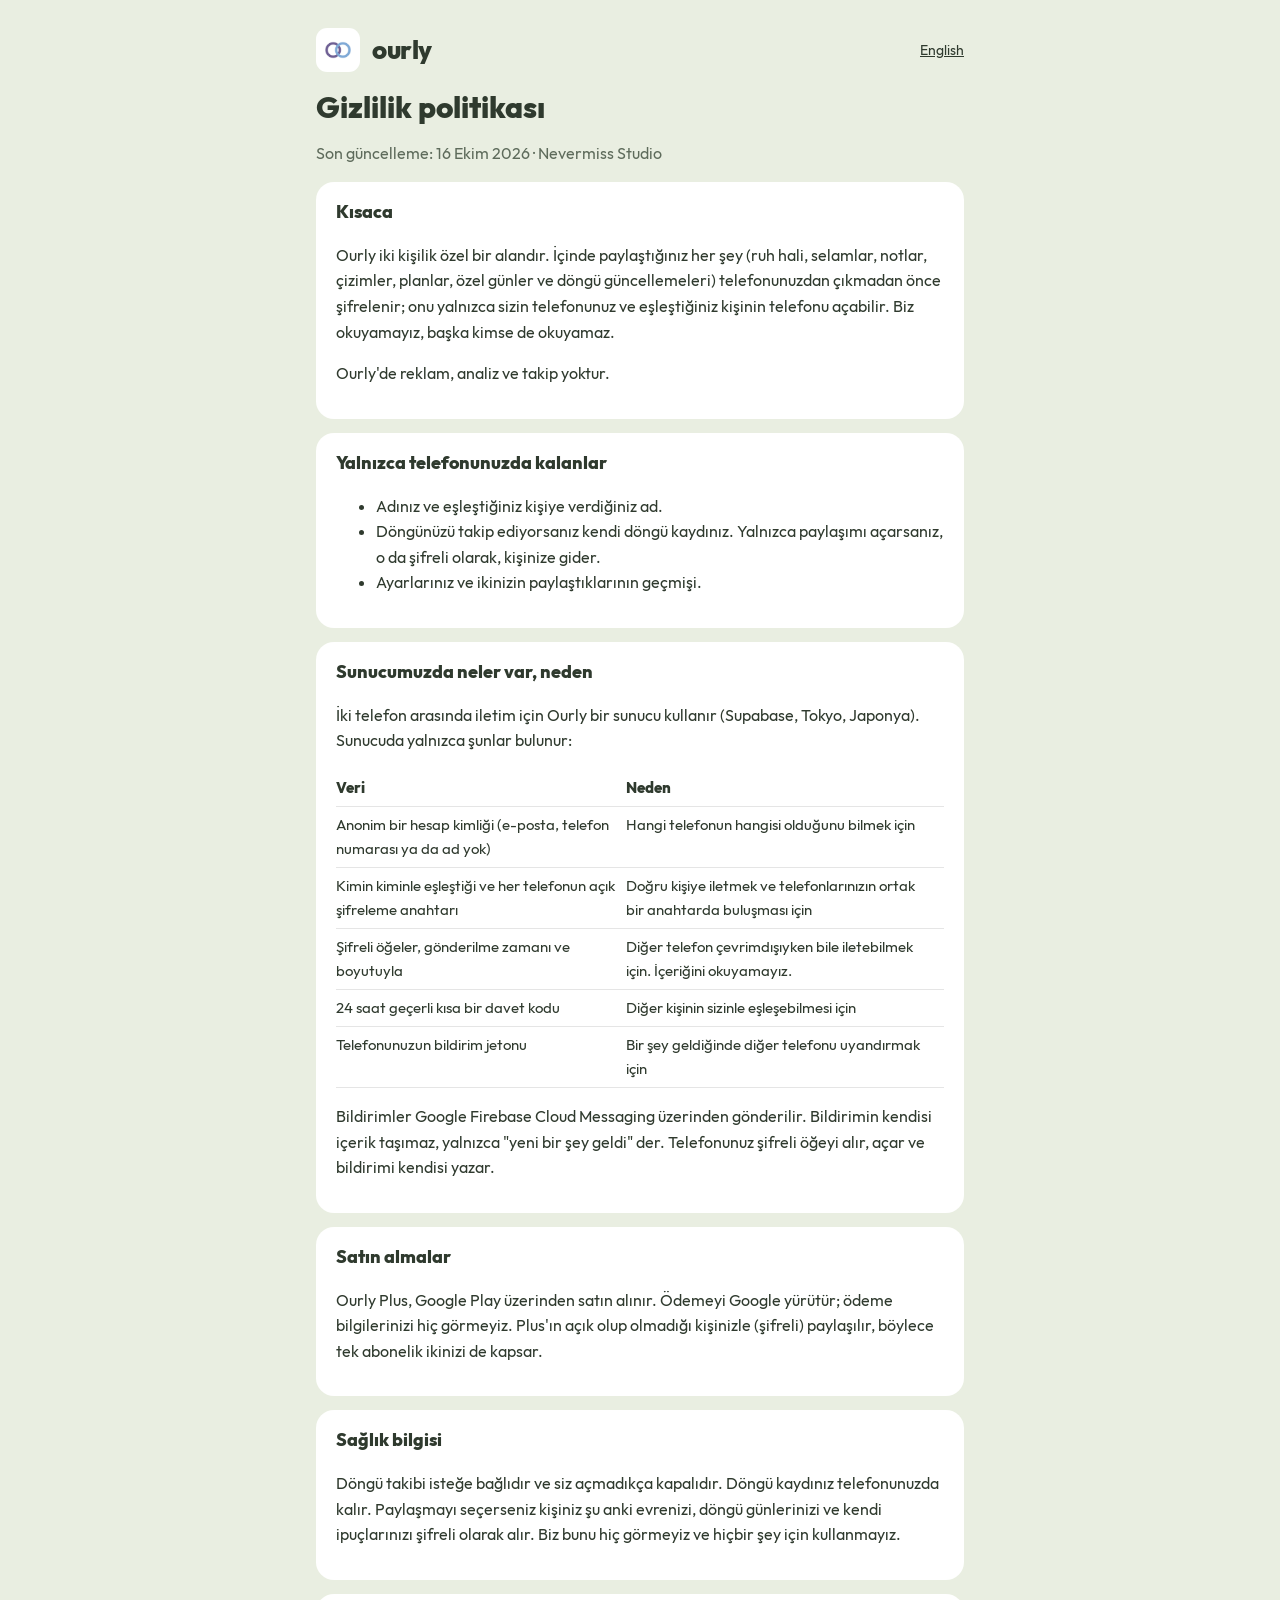
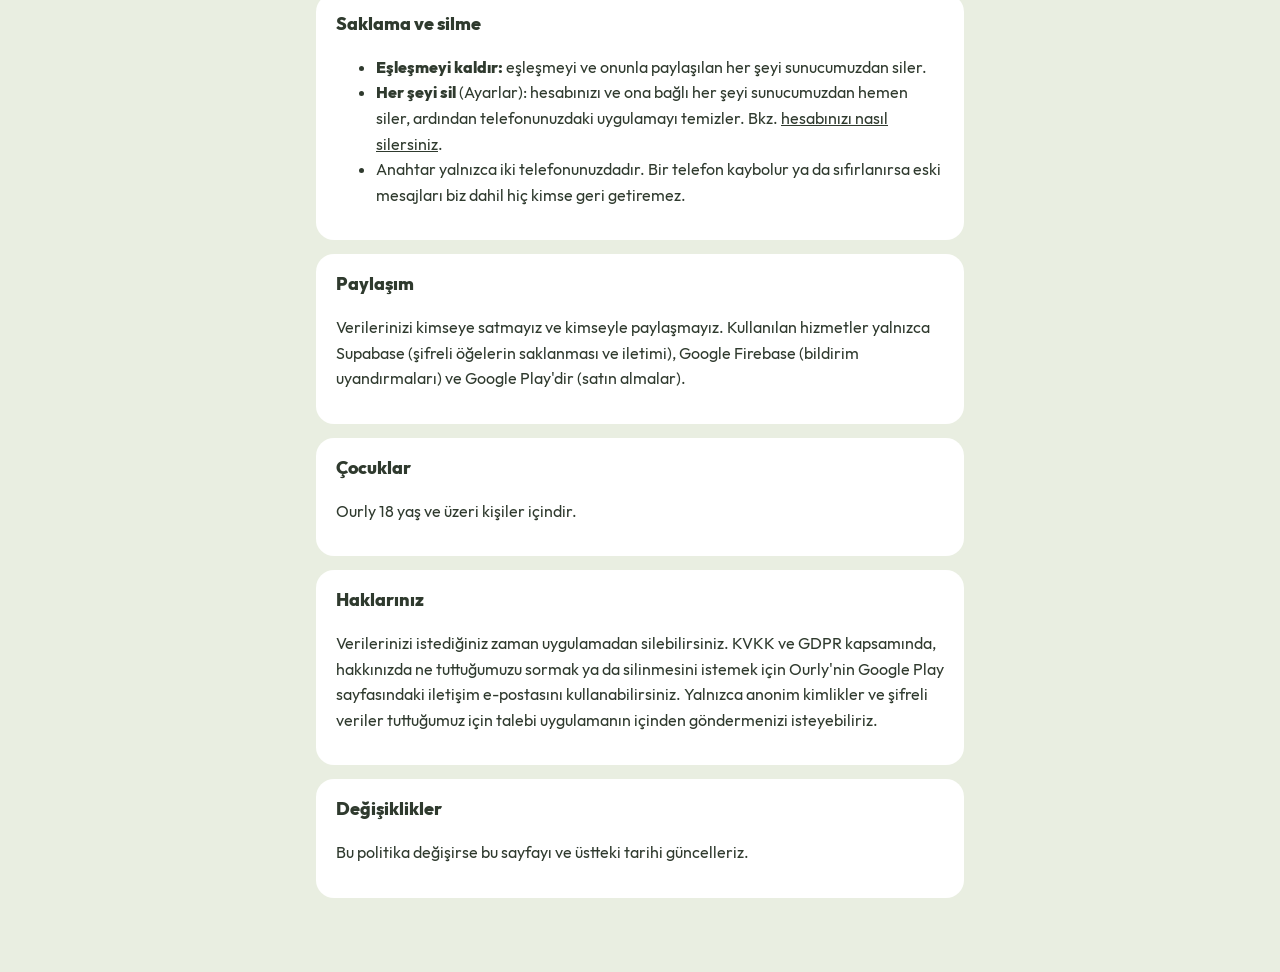
==== privacy-tr.html @ 63aa3c77 "Ourly privacy policy and account deletion pages (EN/TR)" ====
<!doctype html>
<html lang="tr"><head><meta charset="utf-8"><meta name="viewport" content="width=device-width,initial-scale=1">
<title>Ourly · Gizlilik politikası</title><link rel="icon" href="favicon.png"><link rel="stylesheet" href="style.css"></head>
<body><main>
<header><img src="icon.png" alt=""><b>ourly</b><span class="lang"><a href="privacy.html">English</a></span></header>
<h1>Gizlilik politikası</h1>
<p class="muted">Son güncelleme: 16 Ekim 2026 · Nevermiss Studio</p>

<section><h2>Kısaca</h2>
<p>Ourly iki kişilik özel bir alandır. İçinde paylaştığınız her şey (ruh hali, selamlar, notlar, çizimler, planlar, özel günler ve döngü güncellemeleri) telefonunuzdan çıkmadan önce şifrelenir; onu yalnızca sizin telefonunuz ve eşleştiğiniz kişinin telefonu açabilir. Biz okuyamayız, başka kimse de okuyamaz.</p>
<p>Ourly'de reklam, analiz ve takip yoktur.</p></section>

<section><h2>Yalnızca telefonunuzda kalanlar</h2>
<ul>
<li>Adınız ve eşleştiğiniz kişiye verdiğiniz ad.</li>
<li>Döngünüzü takip ediyorsanız kendi döngü kaydınız. Yalnızca paylaşımı açarsanız, o da şifreli olarak, kişinize gider.</li>
<li>Ayarlarınız ve ikinizin paylaştıklarının geçmişi.</li>
</ul></section>

<section><h2>Sunucumuzda neler var, neden</h2>
<p>İki telefon arasında iletim için Ourly bir sunucu kullanır (Supabase, Tokyo, Japonya). Sunucuda yalnızca şunlar bulunur:</p>
<table>
<tr><th>Veri</th><th>Neden</th></tr>
<tr><td>Anonim bir hesap kimliği (e-posta, telefon numarası ya da ad yok)</td><td>Hangi telefonun hangisi olduğunu bilmek için</td></tr>
<tr><td>Kimin kiminle eşleştiği ve her telefonun açık şifreleme anahtarı</td><td>Doğru kişiye iletmek ve telefonlarınızın ortak bir anahtarda buluşması için</td></tr>
<tr><td>Şifreli öğeler, gönderilme zamanı ve boyutuyla</td><td>Diğer telefon çevrimdışıyken bile iletebilmek için. İçeriğini okuyamayız.</td></tr>
<tr><td>24 saat geçerli kısa bir davet kodu</td><td>Diğer kişinin sizinle eşleşebilmesi için</td></tr>
<tr><td>Telefonunuzun bildirim jetonu</td><td>Bir şey geldiğinde diğer telefonu uyandırmak için</td></tr>
</table>
<p>Bildirimler Google Firebase Cloud Messaging üzerinden gönderilir. Bildirimin kendisi içerik taşımaz, yalnızca "yeni bir şey geldi" der. Telefonunuz şifreli öğeyi alır, açar ve bildirimi kendisi yazar.</p></section>

<section><h2>Satın almalar</h2>
<p>Ourly Plus, Google Play üzerinden satın alınır. Ödemeyi Google yürütür; ödeme bilgilerinizi hiç görmeyiz. Plus'ın açık olup olmadığı kişinizle (şifreli) paylaşılır, böylece tek abonelik ikinizi de kapsar.</p></section>

<section><h2>Sağlık bilgisi</h2>
<p>Döngü takibi isteğe bağlıdır ve siz açmadıkça kapalıdır. Döngü kaydınız telefonunuzda kalır. Paylaşmayı seçerseniz kişiniz şu anki evrenizi, döngü günlerinizi ve kendi ipuçlarınızı şifreli olarak alır. Biz bunu hiç görmeyiz ve hiçbir şey için kullanmayız.</p></section>

<section><h2>Saklama ve silme</h2>
<ul>
<li><b>Eşleşmeyi kaldır:</b> eşleşmeyi ve onunla paylaşılan her şeyi sunucumuzdan siler.</li>
<li><b>Her şeyi sil</b> (Ayarlar): hesabınızı ve ona bağlı her şeyi sunucumuzdan hemen siler, ardından telefonunuzdaki uygulamayı temizler. Bkz. <a href="delete-account-tr.html">hesabınızı nasıl silersiniz</a>.</li>
<li>Anahtar yalnızca iki telefonunuzdadır. Bir telefon kaybolur ya da sıfırlanırsa eski mesajları biz dahil hiç kimse geri getiremez.</li>
</ul></section>

<section><h2>Paylaşım</h2>
<p>Verilerinizi kimseye satmayız ve kimseyle paylaşmayız. Kullanılan hizmetler yalnızca Supabase (şifreli öğelerin saklanması ve iletimi), Google Firebase (bildirim uyandırmaları) ve Google Play'dir (satın almalar).</p></section>

<section><h2>Çocuklar</h2>
<p>Ourly 18 yaş ve üzeri kişiler içindir.</p></section>

<section><h2>Haklarınız</h2>
<p>Verilerinizi istediğiniz zaman uygulamadan silebilirsiniz. KVKK ve GDPR kapsamında, hakkınızda ne tuttuğumuzu sormak ya da silinmesini istemek için Ourly'nin Google Play sayfasındaki iletişim e-postasını kullanabilirsiniz. Yalnızca anonim kimlikler ve şifreli veriler tuttuğumuz için talebi uygulamanın içinden göndermenizi isteyebiliriz.</p></section>

<section><h2>Değişiklikler</h2>
<p>Bu politika değişirse bu sayfayı ve üstteki tarihi güncelleriz.</p></section>
</main></body></html>
---- style.css ----
@font-face { font-family: Outfit; src: url(Outfit-Regular.ttf); font-weight: 400; }
@font-face { font-family: Outfit; src: url(Outfit-ExtraBold.ttf); font-weight: 800; }
:root { --bg: #E9EEE1; --card: #fff; --ink: #2F3A2E; --muted: #5e6b5b; }
@media (prefers-color-scheme: dark) { :root { --bg: #1f241e; --card: #2a3029; --ink: #eef1ea; --muted: #b3bcae; } }
* { box-sizing: border-box; }
body { margin: 0; background: var(--bg); color: var(--ink); font: 16px/1.6 Outfit, system-ui, sans-serif; }
main { max-width: 680px; margin: 0 auto; padding: 28px 16px 60px; }
header { display: flex; align-items: center; gap: 12px; margin-bottom: 18px; }
header img { width: 44px; height: 44px; border-radius: 11px; }
header b { font-size: 26px; font-weight: 800; letter-spacing: -.5px; }
.lang { margin-left: auto; font-size: 14px; }
a { color: inherit; }
section { background: var(--card); border-radius: 18px; padding: 16px 20px; margin: 14px 0; }
h1 { font-size: 30px; font-weight: 800; line-height: 1.15; margin: 8px 0 6px; }
h2 { font-size: 18px; font-weight: 800; margin: 0 0 6px; }
p, li { color: var(--ink); }
small, .muted { color: var(--muted); }
table { border-collapse: collapse; width: 100%; font-size: 15px; }
td, th { text-align: left; vertical-align: top; padding: 6px 8px 6px 0; border-bottom: 1px solid rgba(127,127,127,.2); }
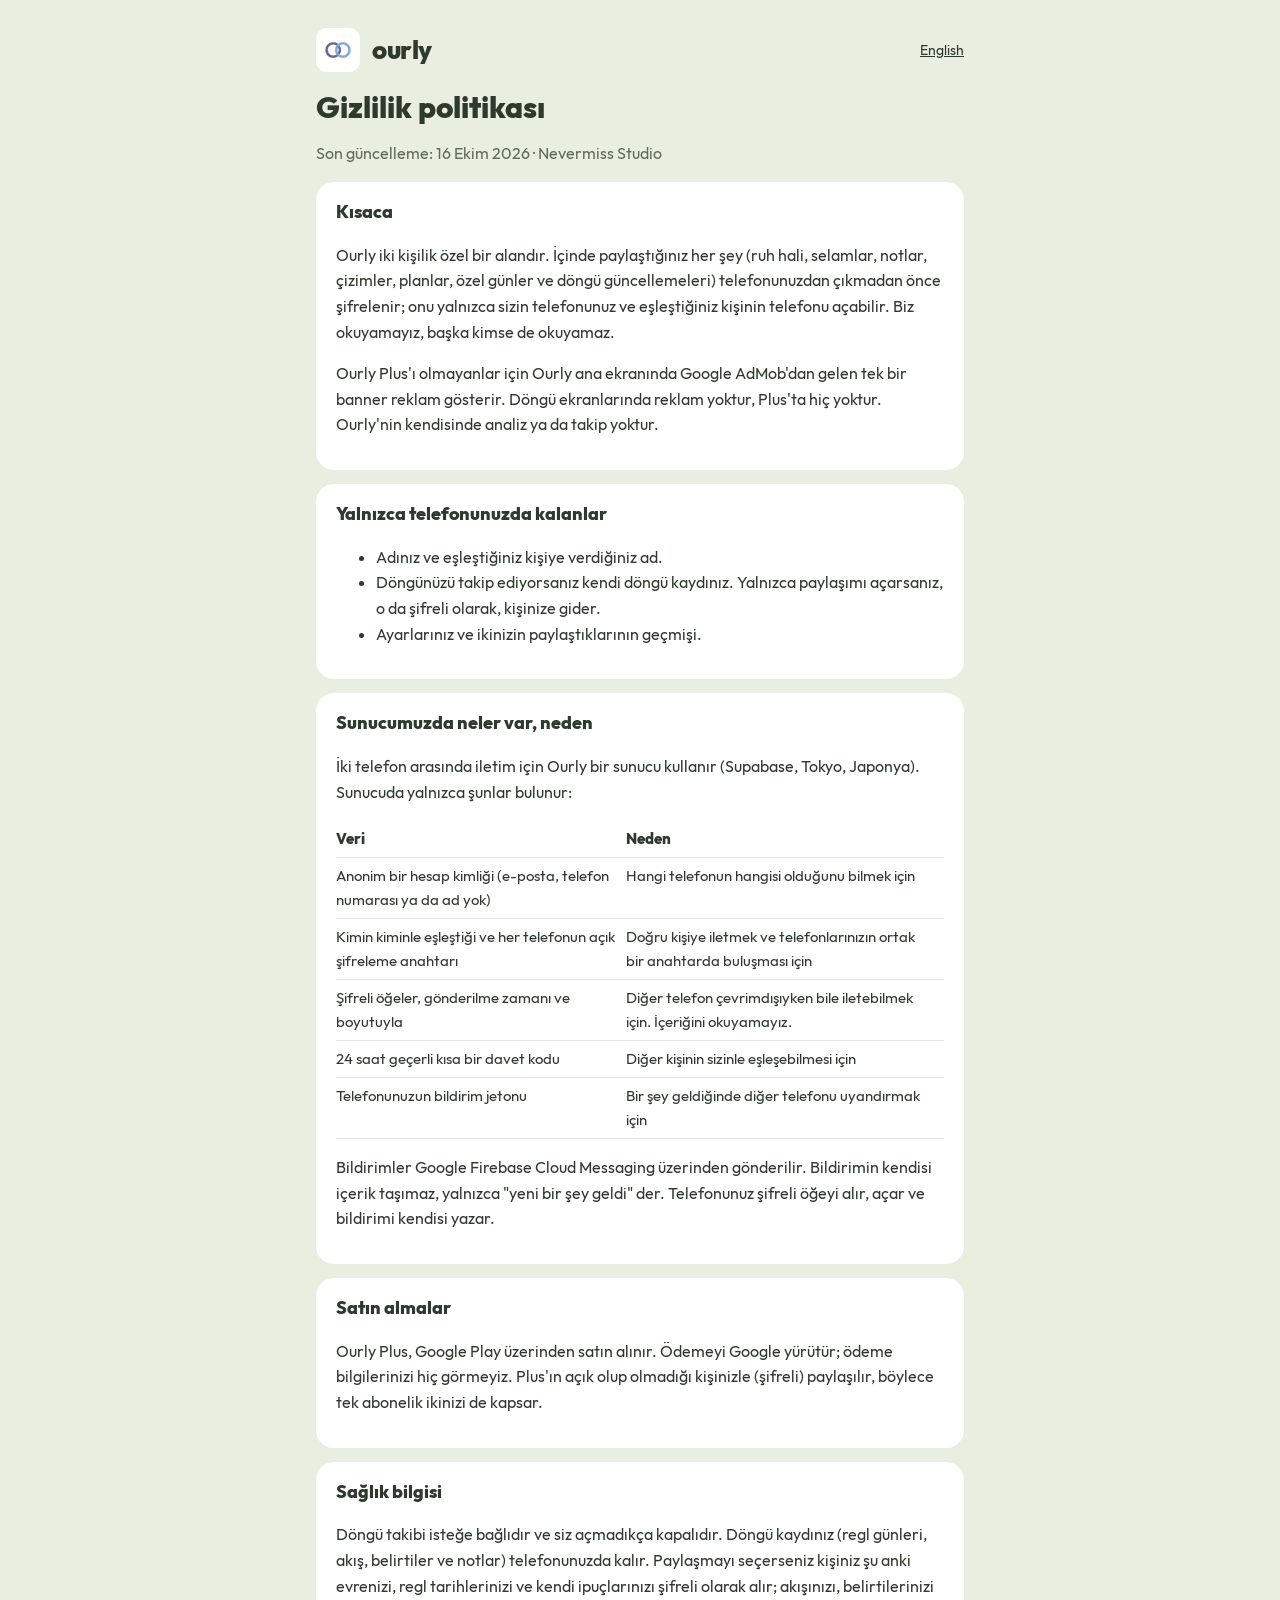
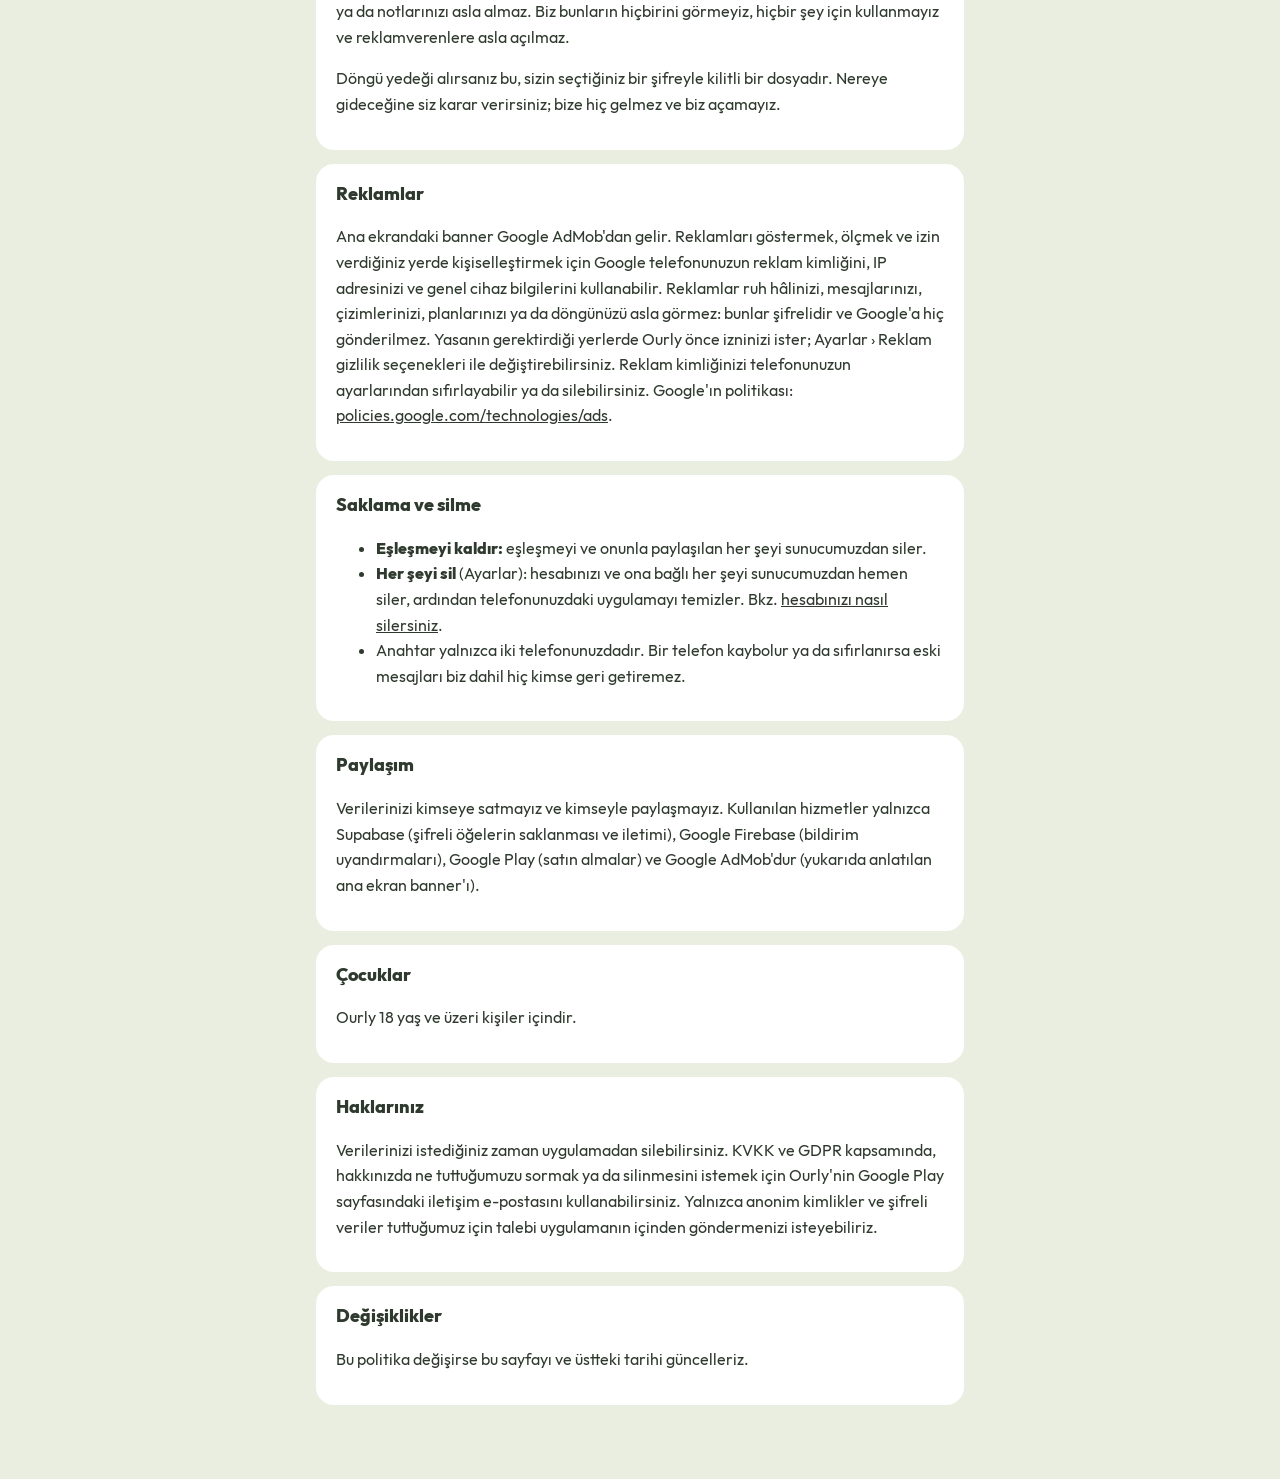
==== commit 497c891a: "Privacy: the home-screen ad banner (AdMob) and the private cycle log and backup" ====
--- a/privacy-tr.html
+++ b/privacy-tr.html
@@ -1,56 +1,58 @@
-<!doctype html>
-<html lang="tr"><head><meta charset="utf-8"><meta name="viewport" content="width=device-width,initial-scale=1">
-<title>Ourly · Gizlilik politikası</title><link rel="icon" href="favicon.png"><link rel="stylesheet" href="style.css"></head>
-<body><main>
-<header><img src="icon.png" alt=""><b>ourly</b><span class="lang"><a href="privacy.html">English</a></span></header>
-<h1>Gizlilik politikası</h1>
-<p class="muted">Son güncelleme: 16 Ekim 2026 · Nevermiss Studio</p>
-
-<section><h2>Kısaca</h2>
-<p>Ourly iki kişilik özel bir alandır. İçinde paylaştığınız her şey (ruh hali, selamlar, notlar, çizimler, planlar, özel günler ve döngü güncellemeleri) telefonunuzdan çıkmadan önce şifrelenir; onu yalnızca sizin telefonunuz ve eşleştiğiniz kişinin telefonu açabilir. Biz okuyamayız, başka kimse de okuyamaz.</p>
-<p>Ourly'de reklam, analiz ve takip yoktur.</p></section>
-
-<section><h2>Yalnızca telefonunuzda kalanlar</h2>
-<ul>
-<li>Adınız ve eşleştiğiniz kişiye verdiğiniz ad.</li>
-<li>Döngünüzü takip ediyorsanız kendi döngü kaydınız. Yalnızca paylaşımı açarsanız, o da şifreli olarak, kişinize gider.</li>
-<li>Ayarlarınız ve ikinizin paylaştıklarının geçmişi.</li>
-</ul></section>
-
-<section><h2>Sunucumuzda neler var, neden</h2>
-<p>İki telefon arasında iletim için Ourly bir sunucu kullanır (Supabase, Tokyo, Japonya). Sunucuda yalnızca şunlar bulunur:</p>
-<table>
-<tr><th>Veri</th><th>Neden</th></tr>
-<tr><td>Anonim bir hesap kimliği (e-posta, telefon numarası ya da ad yok)</td><td>Hangi telefonun hangisi olduğunu bilmek için</td></tr>
-<tr><td>Kimin kiminle eşleştiği ve her telefonun açık şifreleme anahtarı</td><td>Doğru kişiye iletmek ve telefonlarınızın ortak bir anahtarda buluşması için</td></tr>
-<tr><td>Şifreli öğeler, gönderilme zamanı ve boyutuyla</td><td>Diğer telefon çevrimdışıyken bile iletebilmek için. İçeriğini okuyamayız.</td></tr>
-<tr><td>24 saat geçerli kısa bir davet kodu</td><td>Diğer kişinin sizinle eşleşebilmesi için</td></tr>
-<tr><td>Telefonunuzun bildirim jetonu</td><td>Bir şey geldiğinde diğer telefonu uyandırmak için</td></tr>
-</table>
-<p>Bildirimler Google Firebase Cloud Messaging üzerinden gönderilir. Bildirimin kendisi içerik taşımaz, yalnızca "yeni bir şey geldi" der. Telefonunuz şifreli öğeyi alır, açar ve bildirimi kendisi yazar.</p></section>
-
-<section><h2>Satın almalar</h2>
-<p>Ourly Plus, Google Play üzerinden satın alınır. Ödemeyi Google yürütür; ödeme bilgilerinizi hiç görmeyiz. Plus'ın açık olup olmadığı kişinizle (şifreli) paylaşılır, böylece tek abonelik ikinizi de kapsar.</p></section>
-
-<section><h2>Sağlık bilgisi</h2>
-<p>Döngü takibi isteğe bağlıdır ve siz açmadıkça kapalıdır. Döngü kaydınız telefonunuzda kalır. Paylaşmayı seçerseniz kişiniz şu anki evrenizi, döngü günlerinizi ve kendi ipuçlarınızı şifreli olarak alır. Biz bunu hiç görmeyiz ve hiçbir şey için kullanmayız.</p></section>
-
-<section><h2>Saklama ve silme</h2>
-<ul>
-<li><b>Eşleşmeyi kaldır:</b> eşleşmeyi ve onunla paylaşılan her şeyi sunucumuzdan siler.</li>
-<li><b>Her şeyi sil</b> (Ayarlar): hesabınızı ve ona bağlı her şeyi sunucumuzdan hemen siler, ardından telefonunuzdaki uygulamayı temizler. Bkz. <a href="delete-account-tr.html">hesabınızı nasıl silersiniz</a>.</li>
-<li>Anahtar yalnızca iki telefonunuzdadır. Bir telefon kaybolur ya da sıfırlanırsa eski mesajları biz dahil hiç kimse geri getiremez.</li>
-</ul></section>
-
-<section><h2>Paylaşım</h2>
-<p>Verilerinizi kimseye satmayız ve kimseyle paylaşmayız. Kullanılan hizmetler yalnızca Supabase (şifreli öğelerin saklanması ve iletimi), Google Firebase (bildirim uyandırmaları) ve Google Play'dir (satın almalar).</p></section>
-
-<section><h2>Çocuklar</h2>
-<p>Ourly 18 yaş ve üzeri kişiler içindir.</p></section>
-
-<section><h2>Haklarınız</h2>
-<p>Verilerinizi istediğiniz zaman uygulamadan silebilirsiniz. KVKK ve GDPR kapsamında, hakkınızda ne tuttuğumuzu sormak ya da silinmesini istemek için Ourly'nin Google Play sayfasındaki iletişim e-postasını kullanabilirsiniz. Yalnızca anonim kimlikler ve şifreli veriler tuttuğumuz için talebi uygulamanın içinden göndermenizi isteyebiliriz.</p></section>
-
-<section><h2>Değişiklikler</h2>
-<p>Bu politika değişirse bu sayfayı ve üstteki tarihi güncelleriz.</p></section>
-</main></body></html>
+<!doctype html>
+<html lang="tr"><head><meta charset="utf-8"><meta name="viewport" content="width=device-width,initial-scale=1">
+<title>Ourly · Gizlilik politikası</title><link rel="icon" href="favicon.png"><link rel="stylesheet" href="style.css"></head>
+<body><main>
+<header><img src="icon.png" alt=""><b>ourly</b><span class="lang"><a href="privacy.html">English</a></span></header>
+<h1>Gizlilik politikası</h1>
+<p class="muted">Son güncelleme: 16 Ekim 2026 · Nevermiss Studio</p>
+
+<section><h2>Kısaca</h2>
+<p>Ourly iki kişilik özel bir alandır. İçinde paylaştığınız her şey (ruh hali, selamlar, notlar, çizimler, planlar, özel günler ve döngü güncellemeleri) telefonunuzdan çıkmadan önce şifrelenir; onu yalnızca sizin telefonunuz ve eşleştiğiniz kişinin telefonu açabilir. Biz okuyamayız, başka kimse de okuyamaz.</p>
+<p>Ourly Plus'ı olmayanlar için Ourly ana ekranında Google AdMob'dan gelen tek bir banner reklam gösterir. Döngü ekranlarında reklam yoktur, Plus'ta hiç yoktur. Ourly'nin kendisinde analiz ya da takip yoktur.</p></section>
+
+<section><h2>Yalnızca telefonunuzda kalanlar</h2>
+<ul>
+<li>Adınız ve eşleştiğiniz kişiye verdiğiniz ad.</li>
+<li>Döngünüzü takip ediyorsanız kendi döngü kaydınız. Yalnızca paylaşımı açarsanız, o da şifreli olarak, kişinize gider.</li>
+<li>Ayarlarınız ve ikinizin paylaştıklarının geçmişi.</li>
+</ul></section>
+
+<section><h2>Sunucumuzda neler var, neden</h2>
+<p>İki telefon arasında iletim için Ourly bir sunucu kullanır (Supabase, Tokyo, Japonya). Sunucuda yalnızca şunlar bulunur:</p>
+<table>
+<tr><th>Veri</th><th>Neden</th></tr>
+<tr><td>Anonim bir hesap kimliği (e-posta, telefon numarası ya da ad yok)</td><td>Hangi telefonun hangisi olduğunu bilmek için</td></tr>
+<tr><td>Kimin kiminle eşleştiği ve her telefonun açık şifreleme anahtarı</td><td>Doğru kişiye iletmek ve telefonlarınızın ortak bir anahtarda buluşması için</td></tr>
+<tr><td>Şifreli öğeler, gönderilme zamanı ve boyutuyla</td><td>Diğer telefon çevrimdışıyken bile iletebilmek için. İçeriğini okuyamayız.</td></tr>
+<tr><td>24 saat geçerli kısa bir davet kodu</td><td>Diğer kişinin sizinle eşleşebilmesi için</td></tr>
+<tr><td>Telefonunuzun bildirim jetonu</td><td>Bir şey geldiğinde diğer telefonu uyandırmak için</td></tr>
+</table>
+<p>Bildirimler Google Firebase Cloud Messaging üzerinden gönderilir. Bildirimin kendisi içerik taşımaz, yalnızca "yeni bir şey geldi" der. Telefonunuz şifreli öğeyi alır, açar ve bildirimi kendisi yazar.</p></section>
+
+<section><h2>Satın almalar</h2>
+<p>Ourly Plus, Google Play üzerinden satın alınır. Ödemeyi Google yürütür; ödeme bilgilerinizi hiç görmeyiz. Plus'ın açık olup olmadığı kişinizle (şifreli) paylaşılır, böylece tek abonelik ikinizi de kapsar.</p></section>
+
+<section><h2>Sağlık bilgisi</h2>
+<p>Döngü takibi isteğe bağlıdır ve siz açmadıkça kapalıdır. Döngü kaydınız (regl günleri, akış, belirtiler ve notlar) telefonunuzda kalır. Paylaşmayı seçerseniz kişiniz şu anki evrenizi, regl tarihlerinizi ve kendi ipuçlarınızı şifreli olarak alır; akışınızı, belirtilerinizi ya da notlarınızı asla almaz. Biz bunların hiçbirini görmeyiz, hiçbir şey için kullanmayız ve reklamverenlere asla açılmaz.</p><p>Döngü yedeği alırsanız bu, sizin seçtiğiniz bir şifreyle kilitli bir dosyadır. Nereye gideceğine siz karar verirsiniz; bize hiç gelmez ve biz açamayız.</p></section>
+<section><h2>Reklamlar</h2>
+<p>Ana ekrandaki banner Google AdMob'dan gelir. Reklamları göstermek, ölçmek ve izin verdiğiniz yerde kişiselleştirmek için Google telefonunuzun reklam kimliğini, IP adresinizi ve genel cihaz bilgilerini kullanabilir. Reklamlar ruh hâlinizi, mesajlarınızı, çizimlerinizi, planlarınızı ya da döngünüzü asla görmez: bunlar şifrelidir ve Google'a hiç gönderilmez. Yasanın gerektirdiği yerlerde Ourly önce izninizi ister; Ayarlar › Reklam gizlilik seçenekleri ile değiştirebilirsiniz. Reklam kimliğinizi telefonunuzun ayarlarından sıfırlayabilir ya da silebilirsiniz. Google'ın politikası: <a href="https://policies.google.com/technologies/ads">policies.google.com/technologies/ads</a>.</p></section>
+
+<section><h2>Saklama ve silme</h2>
+<ul>
+<li><b>Eşleşmeyi kaldır:</b> eşleşmeyi ve onunla paylaşılan her şeyi sunucumuzdan siler.</li>
+<li><b>Her şeyi sil</b> (Ayarlar): hesabınızı ve ona bağlı her şeyi sunucumuzdan hemen siler, ardından telefonunuzdaki uygulamayı temizler. Bkz. <a href="delete-account-tr.html">hesabınızı nasıl silersiniz</a>.</li>
+<li>Anahtar yalnızca iki telefonunuzdadır. Bir telefon kaybolur ya da sıfırlanırsa eski mesajları biz dahil hiç kimse geri getiremez.</li>
+</ul></section>
+
+<section><h2>Paylaşım</h2>
+<p>Verilerinizi kimseye satmayız ve kimseyle paylaşmayız. Kullanılan hizmetler yalnızca Supabase (şifreli öğelerin saklanması ve iletimi), Google Firebase (bildirim uyandırmaları), Google Play (satın almalar) ve Google AdMob'dur (yukarıda anlatılan ana ekran banner'ı).</p></section>
+
+<section><h2>Çocuklar</h2>
+<p>Ourly 18 yaş ve üzeri kişiler içindir.</p></section>
+
+<section><h2>Haklarınız</h2>
+<p>Verilerinizi istediğiniz zaman uygulamadan silebilirsiniz. KVKK ve GDPR kapsamında, hakkınızda ne tuttuğumuzu sormak ya da silinmesini istemek için Ourly'nin Google Play sayfasındaki iletişim e-postasını kullanabilirsiniz. Yalnızca anonim kimlikler ve şifreli veriler tuttuğumuz için talebi uygulamanın içinden göndermenizi isteyebiliriz.</p></section>
+
+<section><h2>Değişiklikler</h2>
+<p>Bu politika değişirse bu sayfayı ve üstteki tarihi güncelleriz.</p></section>
+</main></body></html>
--- a/style.css
+++ b/style.css
@@ -1,19 +1,19 @@
-@font-face { font-family: Outfit; src: url(Outfit-Regular.ttf); font-weight: 400; }
-@font-face { font-family: Outfit; src: url(Outfit-ExtraBold.ttf); font-weight: 800; }
-:root { --bg: #E9EEE1; --card: #fff; --ink: #2F3A2E; --muted: #5e6b5b; }
-@media (prefers-color-scheme: dark) { :root { --bg: #1f241e; --card: #2a3029; --ink: #eef1ea; --muted: #b3bcae; } }
-* { box-sizing: border-box; }
-body { margin: 0; background: var(--bg); color: var(--ink); font: 16px/1.6 Outfit, system-ui, sans-serif; }
-main { max-width: 680px; margin: 0 auto; padding: 28px 16px 60px; }
-header { display: flex; align-items: center; gap: 12px; margin-bottom: 18px; }
-header img { width: 44px; height: 44px; border-radius: 11px; }
-header b { font-size: 26px; font-weight: 800; letter-spacing: -.5px; }
-.lang { margin-left: auto; font-size: 14px; }
-a { color: inherit; }
-section { background: var(--card); border-radius: 18px; padding: 16px 20px; margin: 14px 0; }
-h1 { font-size: 30px; font-weight: 800; line-height: 1.15; margin: 8px 0 6px; }
-h2 { font-size: 18px; font-weight: 800; margin: 0 0 6px; }
-p, li { color: var(--ink); }
-small, .muted { color: var(--muted); }
-table { border-collapse: collapse; width: 100%; font-size: 15px; }
-td, th { text-align: left; vertical-align: top; padding: 6px 8px 6px 0; border-bottom: 1px solid rgba(127,127,127,.2); }
+@font-face { font-family: Outfit; src: url(Outfit-Regular.ttf); font-weight: 400; }
+@font-face { font-family: Outfit; src: url(Outfit-ExtraBold.ttf); font-weight: 800; }
+:root { --bg: #E9EEE1; --card: #fff; --ink: #2F3A2E; --muted: #5e6b5b; }
+@media (prefers-color-scheme: dark) { :root { --bg: #1f241e; --card: #2a3029; --ink: #eef1ea; --muted: #b3bcae; } }
+* { box-sizing: border-box; }
+body { margin: 0; background: var(--bg); color: var(--ink); font: 16px/1.6 Outfit, system-ui, sans-serif; }
+main { max-width: 680px; margin: 0 auto; padding: 28px 16px 60px; }
+header { display: flex; align-items: center; gap: 12px; margin-bottom: 18px; }
+header img { width: 44px; height: 44px; border-radius: 11px; }
+header b { font-size: 26px; font-weight: 800; letter-spacing: -.5px; }
+.lang { margin-left: auto; font-size: 14px; }
+a { color: inherit; }
+section { background: var(--card); border-radius: 18px; padding: 16px 20px; margin: 14px 0; }
+h1 { font-size: 30px; font-weight: 800; line-height: 1.15; margin: 8px 0 6px; }
+h2 { font-size: 18px; font-weight: 800; margin: 0 0 6px; }
+p, li { color: var(--ink); }
+small, .muted { color: var(--muted); }
+table { border-collapse: collapse; width: 100%; font-size: 15px; }
+td, th { text-align: left; vertical-align: top; padding: 6px 8px 6px 0; border-bottom: 1px solid rgba(127,127,127,.2); }
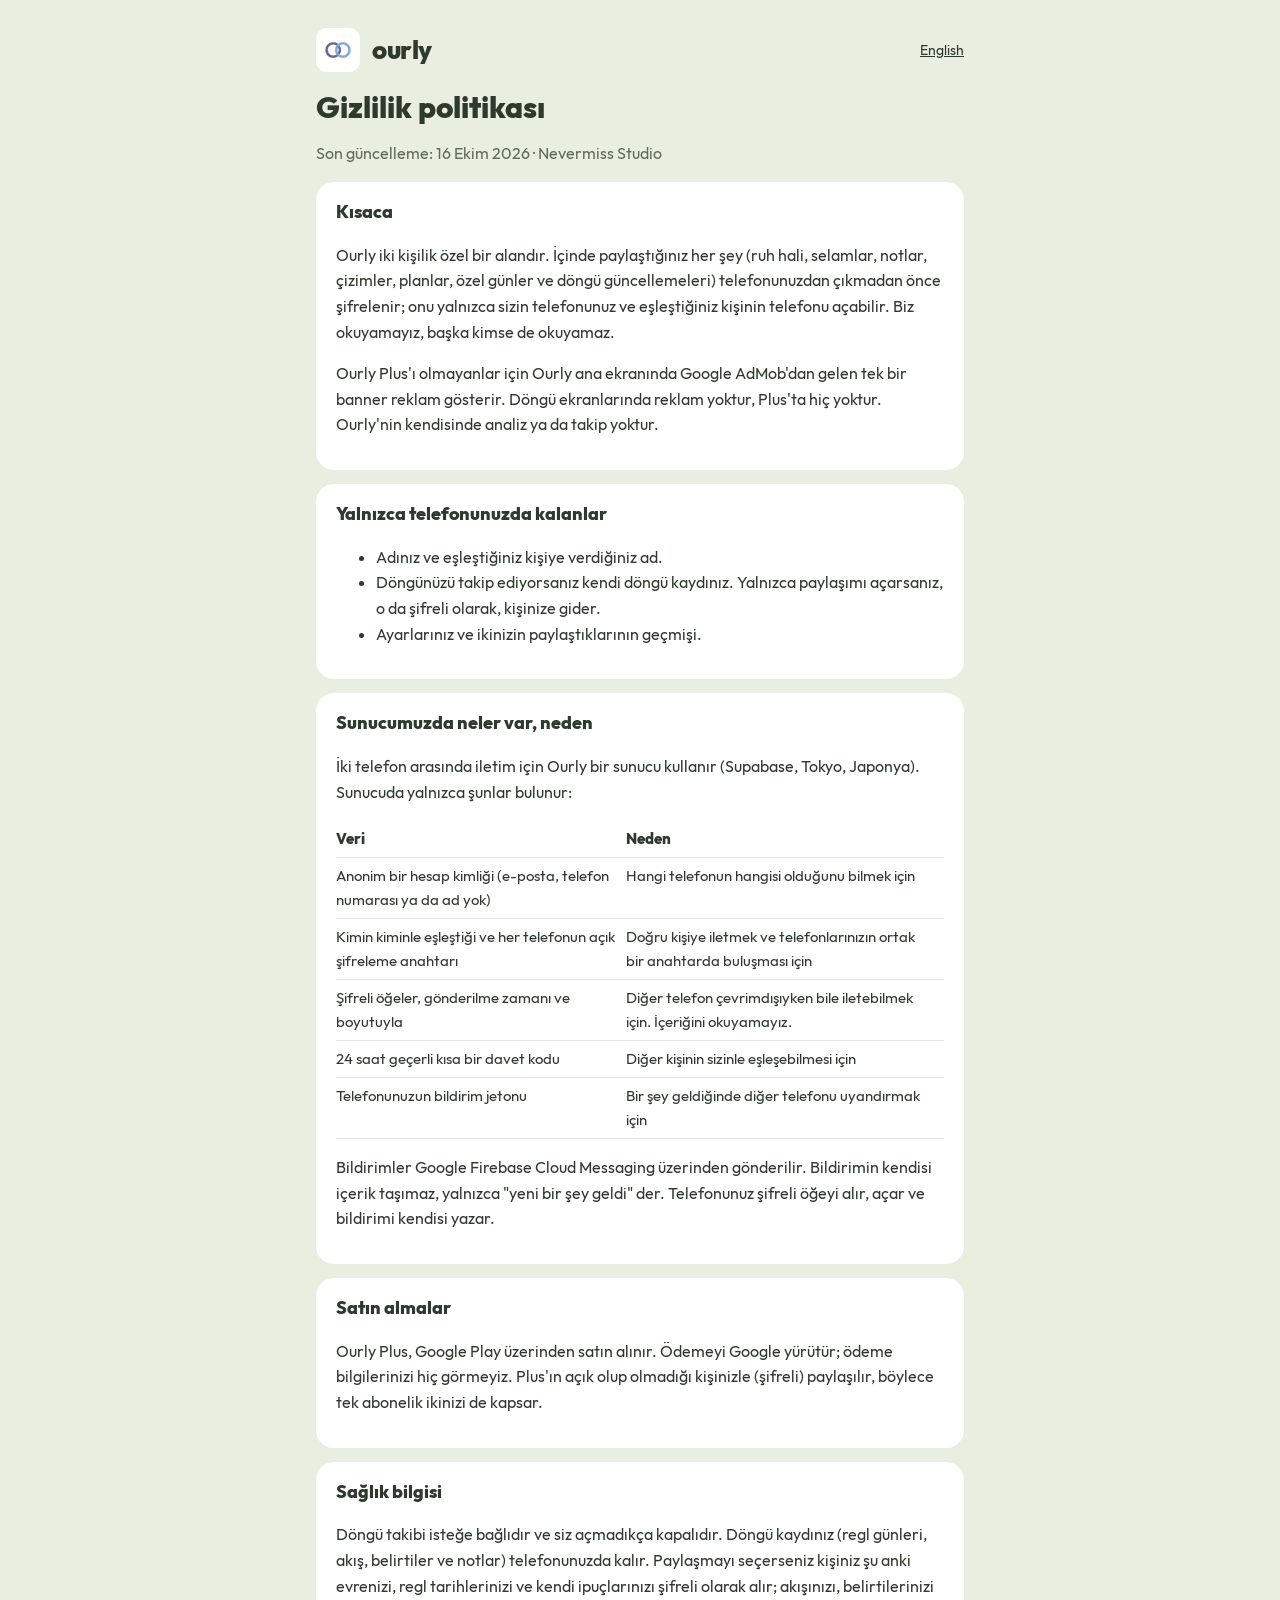
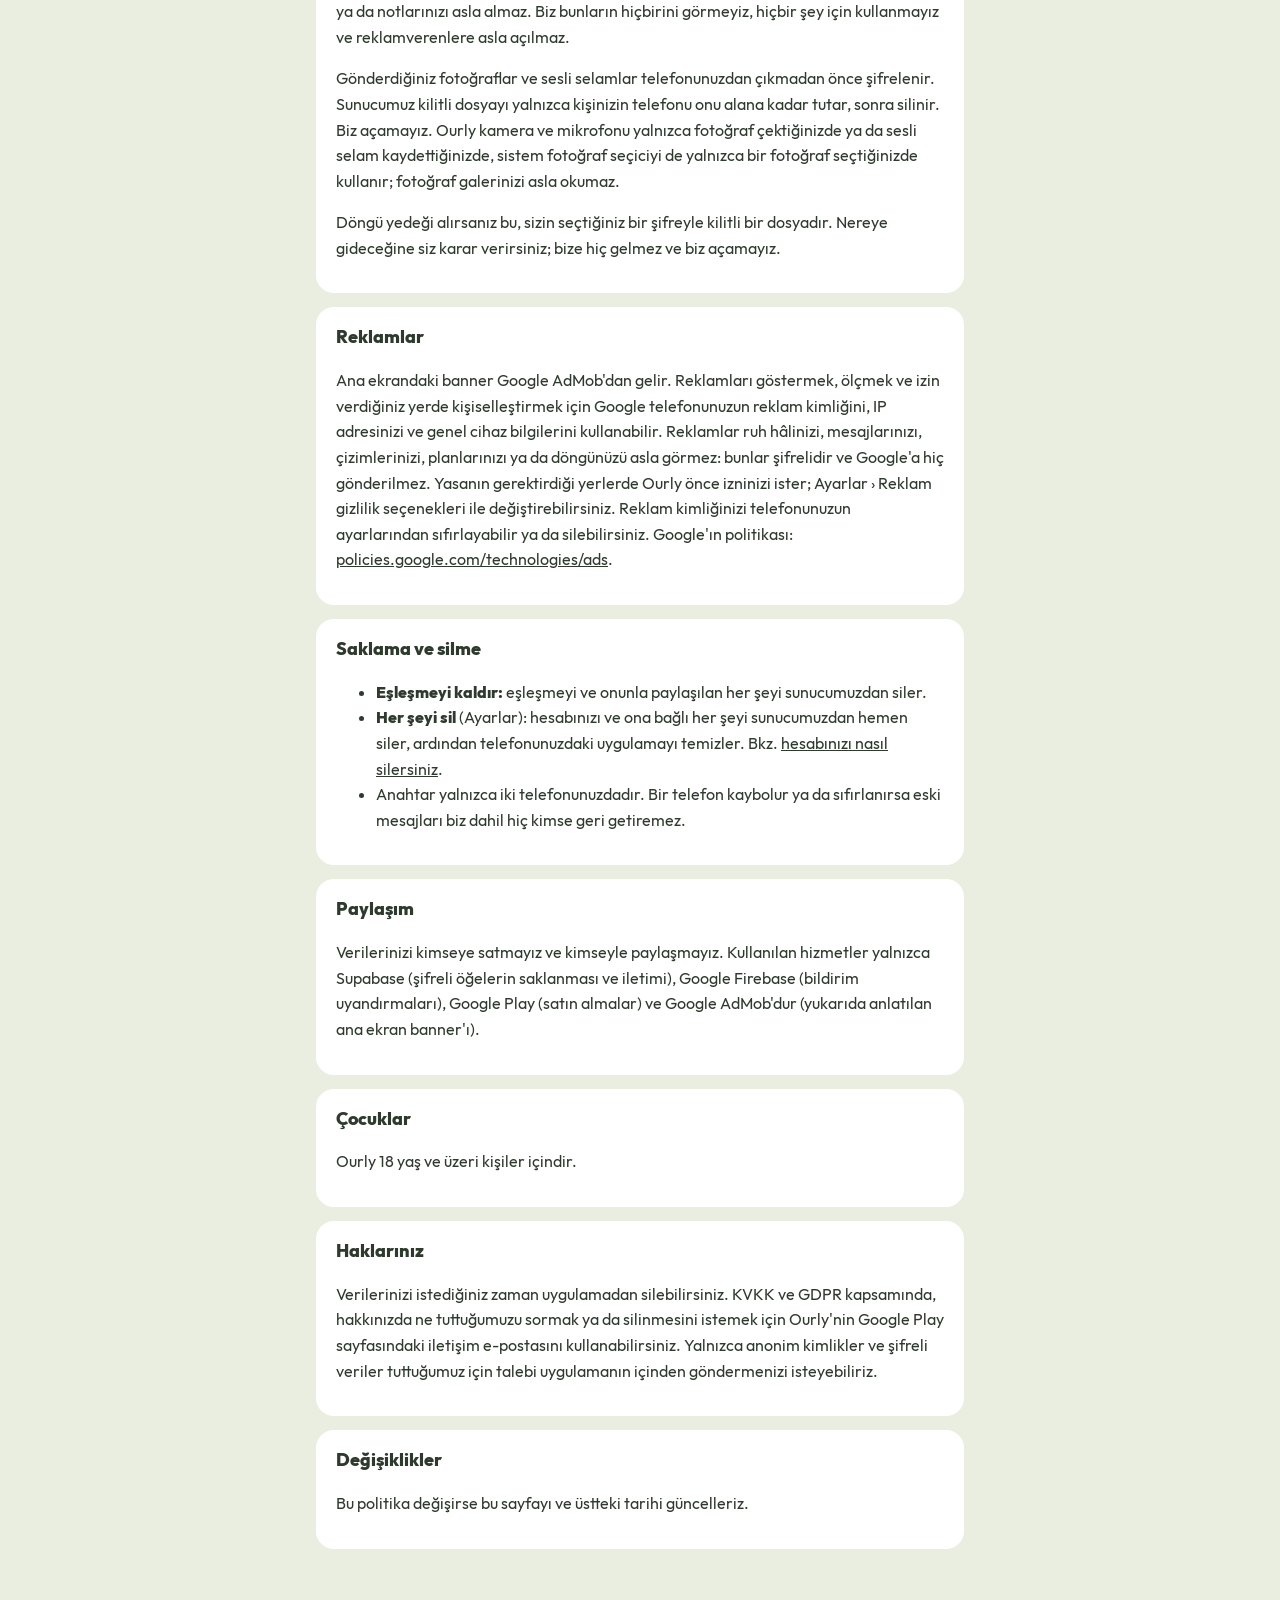
==== commit 5a721318: "Privacy: photos and voice hellos (encrypted, deleted from the server once delivered), camera and mic" ====
--- a/privacy-tr.html
+++ b/privacy-tr.html
@@ -33,7 +33,7 @@
 <p>Ourly Plus, Google Play üzerinden satın alınır. Ödemeyi Google yürütür; ödeme bilgilerinizi hiç görmeyiz. Plus'ın açık olup olmadığı kişinizle (şifreli) paylaşılır, böylece tek abonelik ikinizi de kapsar.</p></section>
 
 <section><h2>Sağlık bilgisi</h2>
-<p>Döngü takibi isteğe bağlıdır ve siz açmadıkça kapalıdır. Döngü kaydınız (regl günleri, akış, belirtiler ve notlar) telefonunuzda kalır. Paylaşmayı seçerseniz kişiniz şu anki evrenizi, regl tarihlerinizi ve kendi ipuçlarınızı şifreli olarak alır; akışınızı, belirtilerinizi ya da notlarınızı asla almaz. Biz bunların hiçbirini görmeyiz, hiçbir şey için kullanmayız ve reklamverenlere asla açılmaz.</p><p>Döngü yedeği alırsanız bu, sizin seçtiğiniz bir şifreyle kilitli bir dosyadır. Nereye gideceğine siz karar verirsiniz; bize hiç gelmez ve biz açamayız.</p></section>
+<p>Döngü takibi isteğe bağlıdır ve siz açmadıkça kapalıdır. Döngü kaydınız (regl günleri, akış, belirtiler ve notlar) telefonunuzda kalır. Paylaşmayı seçerseniz kişiniz şu anki evrenizi, regl tarihlerinizi ve kendi ipuçlarınızı şifreli olarak alır; akışınızı, belirtilerinizi ya da notlarınızı asla almaz. Biz bunların hiçbirini görmeyiz, hiçbir şey için kullanmayız ve reklamverenlere asla açılmaz.</p><p>Gönderdiğiniz fotoğraflar ve sesli selamlar telefonunuzdan çıkmadan önce şifrelenir. Sunucumuz kilitli dosyayı yalnızca kişinizin telefonu onu alana kadar tutar, sonra silinir. Biz açamayız. Ourly kamera ve mikrofonu yalnızca fotoğraf çektiğinizde ya da sesli selam kaydettiğinizde, sistem fotoğraf seçiciyi de yalnızca bir fotoğraf seçtiğinizde kullanır; fotoğraf galerinizi asla okumaz.</p><p>Döngü yedeği alırsanız bu, sizin seçtiğiniz bir şifreyle kilitli bir dosyadır. Nereye gideceğine siz karar verirsiniz; bize hiç gelmez ve biz açamayız.</p></section>
 <section><h2>Reklamlar</h2>
 <p>Ana ekrandaki banner Google AdMob'dan gelir. Reklamları göstermek, ölçmek ve izin verdiğiniz yerde kişiselleştirmek için Google telefonunuzun reklam kimliğini, IP adresinizi ve genel cihaz bilgilerini kullanabilir. Reklamlar ruh hâlinizi, mesajlarınızı, çizimlerinizi, planlarınızı ya da döngünüzü asla görmez: bunlar şifrelidir ve Google'a hiç gönderilmez. Yasanın gerektirdiği yerlerde Ourly önce izninizi ister; Ayarlar › Reklam gizlilik seçenekleri ile değiştirebilirsiniz. Reklam kimliğinizi telefonunuzun ayarlarından sıfırlayabilir ya da silebilirsiniz. Google'ın politikası: <a href="https://policies.google.com/technologies/ads">policies.google.com/technologies/ads</a>.</p></section>
 
